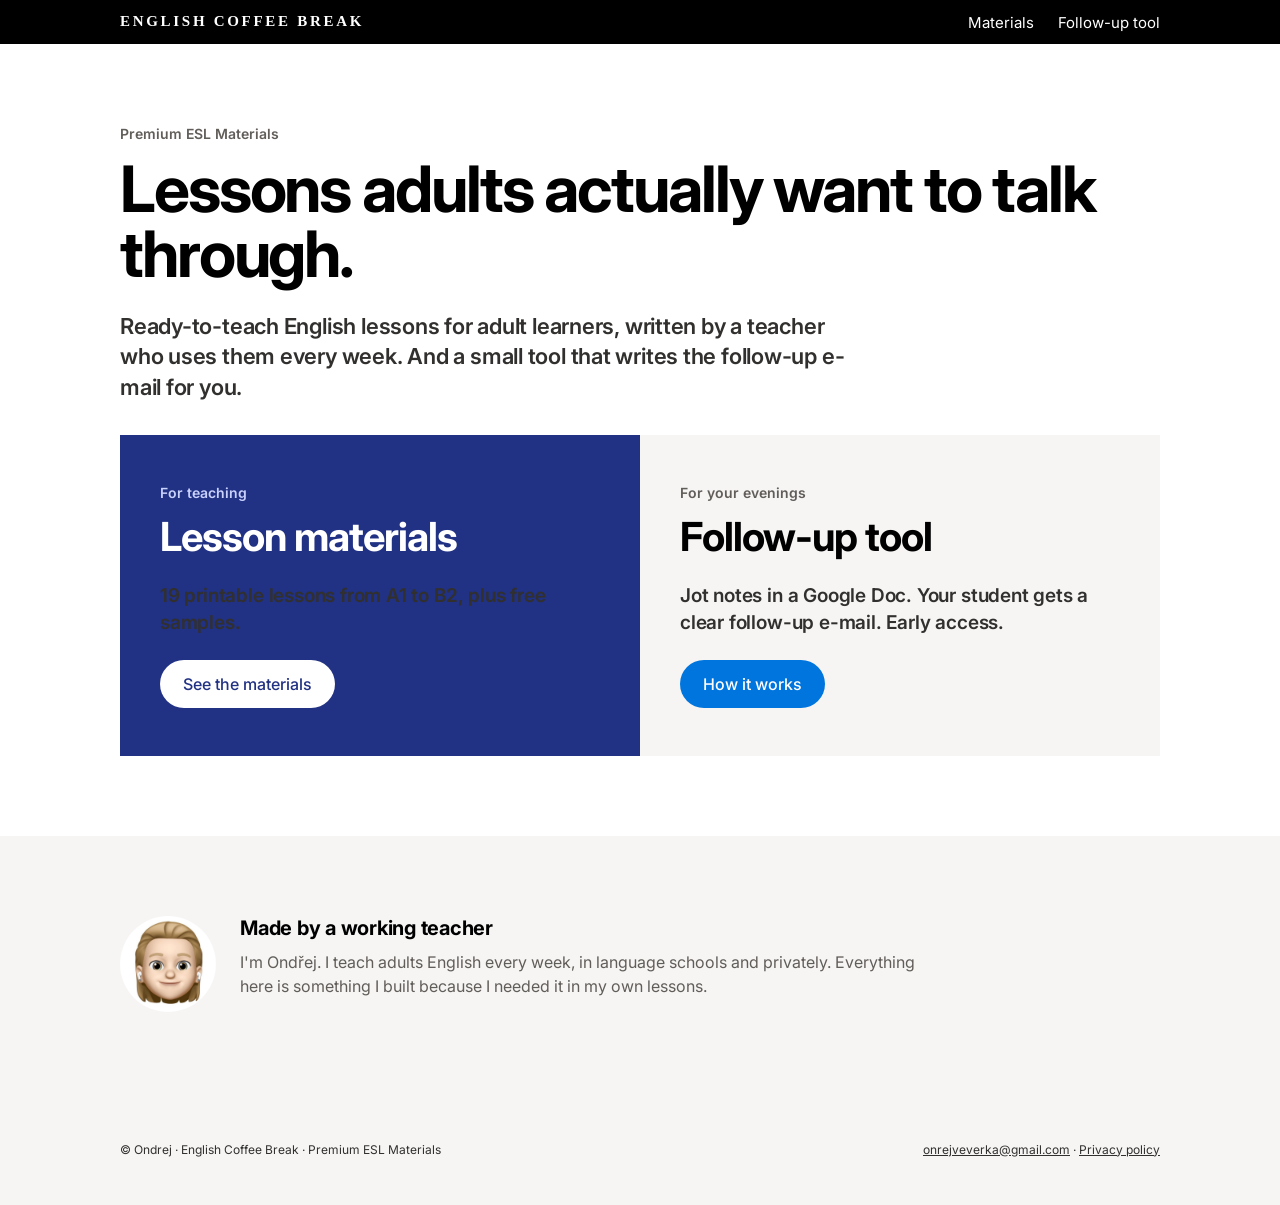
==== index.html @ 2fde7a22 "Add files via upload" ====
<!doctype html>
<html lang="en">
<head>
<meta charset="utf-8">
<meta name="viewport" content="width=device-width,initial-scale=1">
<title>English Coffee Break</title>
<meta name="description" content="Premium ESL materials for adult learners, and a follow-up tool for teachers.">
<link rel="preconnect" href="https://fonts.googleapis.com">
<link rel="preconnect" href="https://fonts.gstatic.com" crossorigin>
<link href="https://fonts.googleapis.com/css2?family=Inter:wght@400;600;700&display=swap" rel="stylesheet">
<link rel="stylesheet" href="assets/style.css">
</head>
<body>
<header class="nav"><div class="in">
  <a class="wordmark" href="index.html">English Coffee Break</a>
  <nav><ul><li><a href="materials.html">Materials</a></li><li><a href="followup.html">Follow-up tool</a></li></ul></nav>
</div></header>

<main>
<section>
  <div class="wrap">
    <p class="eyebrow">Premium ESL Materials</p>
    <h1>Lessons adults actually want to talk through.</h1>
    <p class="lead">Ready-to-teach English lessons for adult learners, written by a teacher who uses them every week. And a small tool that writes the follow-up e-mail for you.</p>
  </div>
  <div class="wrap" style="margin-top:var(--sp-xxl)">
    <div class="paths">
      <div class="path a">
        <div>
          <p class="eyebrow">For teaching</p>
          <h2>Lesson materials</h2>
          <p class="lead" style="font-size:19px">19 printable lessons from A1 to B2, plus free samples.</p>
        </div>
        <div class="actions"><a class="btn btn-primary" href="materials.html">See the materials</a></div>
      </div>
      <div class="path b">
        <div>
          <p class="eyebrow">For your evenings</p>
          <h2>Follow-up tool</h2>
          <p class="lead" style="font-size:19px">Jot notes in a Google Doc. Your student gets a clear follow-up e-mail. Early access.</p>
        </div>
        <div class="actions"><a class="btn btn-primary" href="followup.html">How it works</a></div>
      </div>
    </div>
  </div>
</section>

<section class="band-parchment">
  <div class="wrap">
    <div class="about">
      <img src="assets/ondra.png" alt="Ondřej" width="96" height="96">
      <div class="narrow">
        <h3>Made by a working teacher</h3>
        <p class="muted" style="margin-top:var(--sp-xs)">I'm Ondřej. I teach adults English every week, in language schools and privately. Everything here is something I built because I needed it in my own lessons.</p>
      </div>
    </div>
  </div>
</section>
</main>
<footer><div class="wrap">
  <span>© Ondrej · English Coffee Break · Premium ESL Materials</span>
  <span><a href="mailto:onrejveverka@gmail.com">onrejveverka@gmail.com</a> · <a href="privacy.html">Privacy policy</a></span>
</div></footer>
</body>
</html>
---- assets/style.css ----
/* English Coffee Break, screen system.
   Tokens come from Ondra Brand / Digital (screen only) / Design file APPLE + NOTION.yaml.
   One action blue, Inter, parchment and white, hairlines, no shadows, no gradients. */

:root{
  --primary:#0075de;
  --primary-focus:#005bab;
  --primary-on-dark:#62aef0;
  --ink:#000000;
  --body-muted:#615d59;
  --ink-80:#31302e;
  --hairline:#e6e6e6;
  --canvas:#ffffff;
  --parchment:#f6f5f4;
  --tile-1:#213183;
  --tile-3:#1d1d1f;
  --black:#000000;
  --sky:#62aef0;
  --purple:#d6b6f6;
  --orange:#dd5b00;
  --teal:#2a9d99;
  --green:#1aae39;
  --r-sm:5px;
  --r-lg:12px;
  --sp-xxs:4px;--sp-xs:8px;--sp-sm:12px;--sp-md:16px;--sp-lg:24px;--sp-xxl:32px;--section:80px;
}

*{box-sizing:border-box}
html{-webkit-text-size-adjust:100%}
body{
  margin:0;background:var(--canvas);color:var(--ink);
  font:400 16px/1.5 Inter,system-ui,-apple-system,"Segoe UI",sans-serif;
  -webkit-font-smoothing:antialiased;
}
img{max-width:100%;display:block}
a{color:var(--primary);text-decoration:none}
a:hover{text-decoration:underline}
:focus-visible{outline:2px solid var(--primary);outline-offset:2px}

/* global nav */
.nav{background:var(--black);color:#fff}
.nav .in{max-width:1080px;margin:0 auto;padding:0 20px;height:44px;display:flex;align-items:center;justify-content:space-between;gap:var(--sp-lg)}
.nav a{color:#fff;font-size:15px;line-height:1.33}
.nav a:hover{text-decoration:none;opacity:.8}
.wordmark{font-family:Georgia,"Times New Roman",serif;font-weight:700;letter-spacing:.18em;font-size:12px;text-transform:uppercase;white-space:nowrap}
.nav ul{list-style:none;margin:0;padding:0;display:flex;gap:var(--sp-lg)}
@media (max-width:520px){.wordmark{letter-spacing:.1em;font-size:11px}.nav ul{gap:var(--sp-md)}.nav a{font-size:14px}}

/* layout */
.wrap{max-width:1080px;margin:0 auto;padding:0 20px}
.narrow{max-width:700px}
section{padding:var(--section) 0}
@media (max-width:640px){section{padding:56px 0}}
.band-parchment{background:var(--parchment)}
.band-dark{background:var(--tile-1);color:#fff}
.band-dark a{color:var(--primary-on-dark)}
.band-ink{background:var(--tile-3);color:#fff}

/* type */
.eyebrow{font-size:14px;font-weight:600;line-height:1.43;color:var(--body-muted);margin:0 0 var(--sp-sm)}
.band-dark .eyebrow{color:#c9d1ff}
h1,h2,h3{margin:0;font-weight:700;color:inherit}
h1{font-size:clamp(38px,6.4vw,64px);line-height:1.02;letter-spacing:-.033em}
h2{font-size:clamp(30px,4.4vw,40px);line-height:1.1;letter-spacing:-.025em}
h3{font-size:20px;line-height:1.27;letter-spacing:-.0125em}
.lead{font-size:clamp(19px,2.4vw,22px);line-height:1.4;font-weight:600;letter-spacing:-.01em;color:var(--ink-80);margin:var(--sp-lg) 0 0;max-width:34em}
.band-dark .lead{color:#e8ebff}
p{margin:0 0 var(--sp-md)}
.muted{color:var(--body-muted)}
.small{font-size:14px;line-height:1.43}

/* buttons */
.btn{display:inline-block;padding:11px 22px;border-radius:9999px;font:500 16px/1.5 Inter,system-ui,sans-serif;text-decoration:none;border:1px solid transparent;cursor:pointer}
.btn:hover{text-decoration:none}
.btn-primary{background:var(--primary);color:#fff}
.btn-primary:hover{background:var(--primary-focus)}
.btn-secondary{background:var(--canvas);color:var(--primary);border-color:var(--hairline)}
.btn-secondary:hover{border-color:var(--primary)}
.band-dark .btn-secondary{background:transparent;color:#fff;border-color:rgba(255,255,255,.4)}
.actions{display:flex;flex-wrap:wrap;gap:var(--sp-sm);margin-top:var(--sp-xxl)}

/* two paths on the home page */
.paths{display:grid;grid-template-columns:1fr 1fr;gap:0;margin-top:var(--sp-xxl)}
.path{padding:48px 40px;min-height:320px;display:flex;flex-direction:column;justify-content:space-between}
.path p{max-width:26em}
.path.a{background:var(--tile-1);color:#fff}
.path.a .eyebrow{color:#c9d1ff}
.path.b{background:var(--parchment)}
.path .actions{margin-top:var(--sp-lg)}
.path.a .btn-primary{background:#fff;color:var(--tile-1)}
@media (max-width:760px){.paths{grid-template-columns:1fr}.path{padding:36px 24px;min-height:0}}

/* steps */
.steps{list-style:none;margin:var(--sp-xxl) 0 0;padding:0;display:grid;gap:0;counter-reset:s}
.steps li{counter-increment:s;display:grid;grid-template-columns:48px 1fr;gap:var(--sp-md);padding:var(--sp-lg) 0;border-top:1px solid var(--hairline)}
.steps li:last-child{border-bottom:1px solid var(--hairline)}
.steps li::before{content:counter(s);font-weight:700;font-size:26px;line-height:1.23;letter-spacing:-.025em;color:var(--ink)}
.steps strong{font-weight:600}

/* catalog */
.filters{display:flex;flex-wrap:wrap;gap:var(--sp-xs);margin:var(--sp-xxl) 0 var(--sp-lg)}
.chip{font:400 14px/1.43 Inter,system-ui,sans-serif;border:1px solid var(--hairline);background:var(--canvas);color:var(--ink);border-radius:9999px;padding:8px 14px;cursor:pointer}
.chip[aria-pressed="true"]{border-color:var(--ink);font-weight:600}
.grid{display:grid;grid-template-columns:repeat(auto-fill,minmax(250px,1fr));gap:var(--sp-lg)}
.card{background:var(--canvas);border:1px solid var(--hairline);border-radius:var(--r-lg);overflow:hidden;display:flex;flex-direction:column}
.card .thumb{aspect-ratio:4/3;background:var(--parchment);overflow:hidden}
.card .thumb img{width:100%;height:100%;object-fit:cover}
.card .body{padding:var(--sp-md) var(--sp-md) var(--sp-lg);display:flex;flex-direction:column;gap:var(--sp-xs);flex:1}
.card h3{font-size:17px;line-height:1.3;letter-spacing:-.01em}
.card p{font-size:14px;line-height:1.43;color:var(--body-muted);margin:0}
.card .go{margin-top:auto;padding-top:var(--sp-sm);font-weight:600;font-size:15px}
.tags{display:flex;gap:var(--sp-xs);flex-wrap:wrap;margin-bottom:2px}
.tag{font-size:12px;line-height:1.33;color:var(--ink-80);background:var(--parchment);border-radius:9999px;padding:3px 10px;display:inline-flex;align-items:center;gap:6px}
.tag i{width:8px;height:8px;border-radius:50%;display:inline-block}
.lv-a1 i{background:var(--green)}.lv-a2 i{background:var(--teal)}.lv-b1 i{background:var(--sky)}.lv-b2 i{background:var(--purple)}.lv-all i{background:var(--orange)}

/* free samples */
.free{display:grid;grid-template-columns:1fr;gap:var(--sp-lg);margin-top:var(--sp-xxl)}
.freecard{border:1px solid var(--hairline);border-radius:var(--r-lg);background:var(--canvas);padding:var(--sp-lg) var(--sp-lg) 28px}
.freecard h3{margin:0 0 var(--sp-xs)}

/* about */
.about{display:grid;grid-template-columns:96px 1fr;gap:var(--sp-lg);align-items:start}
.about img{width:96px;height:96px;border-radius:50%;background:var(--parchment)}
@media (max-width:520px){.about{grid-template-columns:1fr}}

/* footer */
footer{background:var(--parchment);color:var(--ink-80);font-size:12px;line-height:1.33;padding:48px 0}
footer .wrap{display:flex;flex-wrap:wrap;gap:var(--sp-md) var(--sp-xxl);justify-content:space-between}
footer a{color:var(--ink-80);text-decoration:underline}
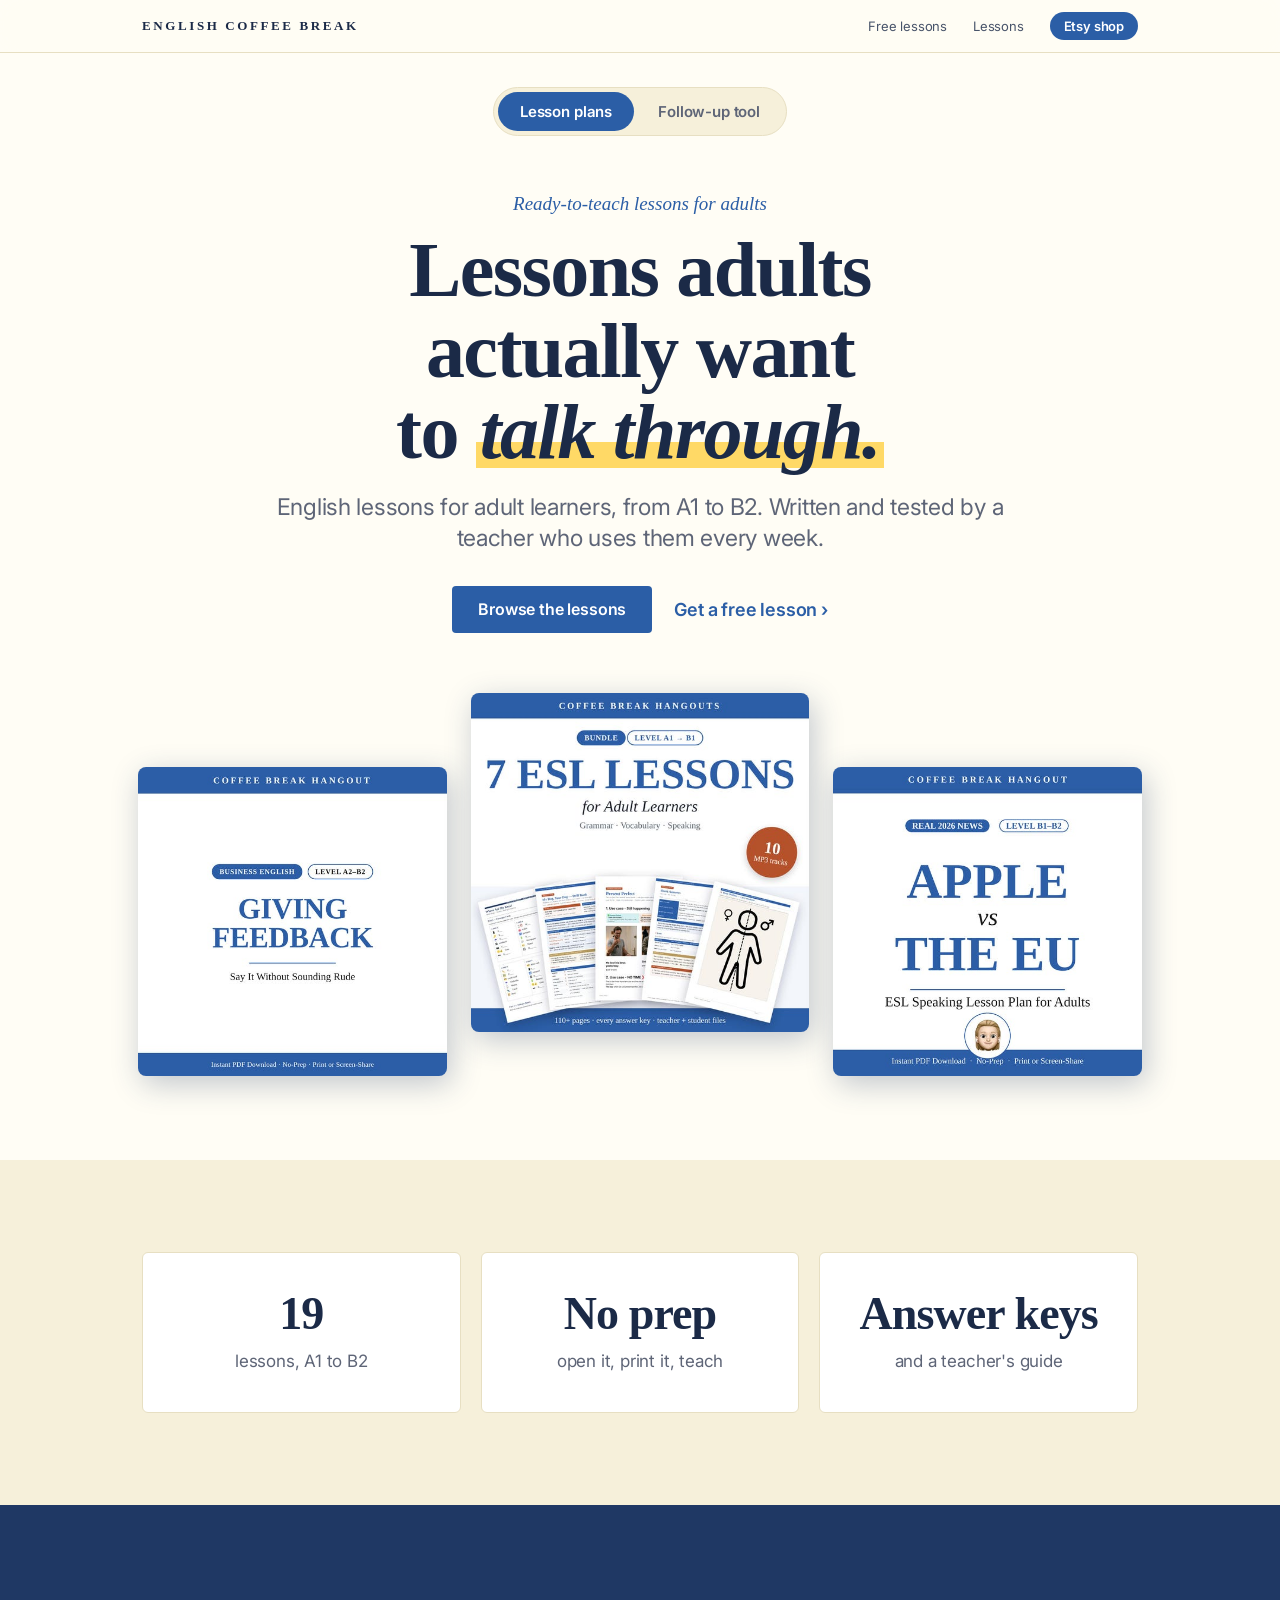
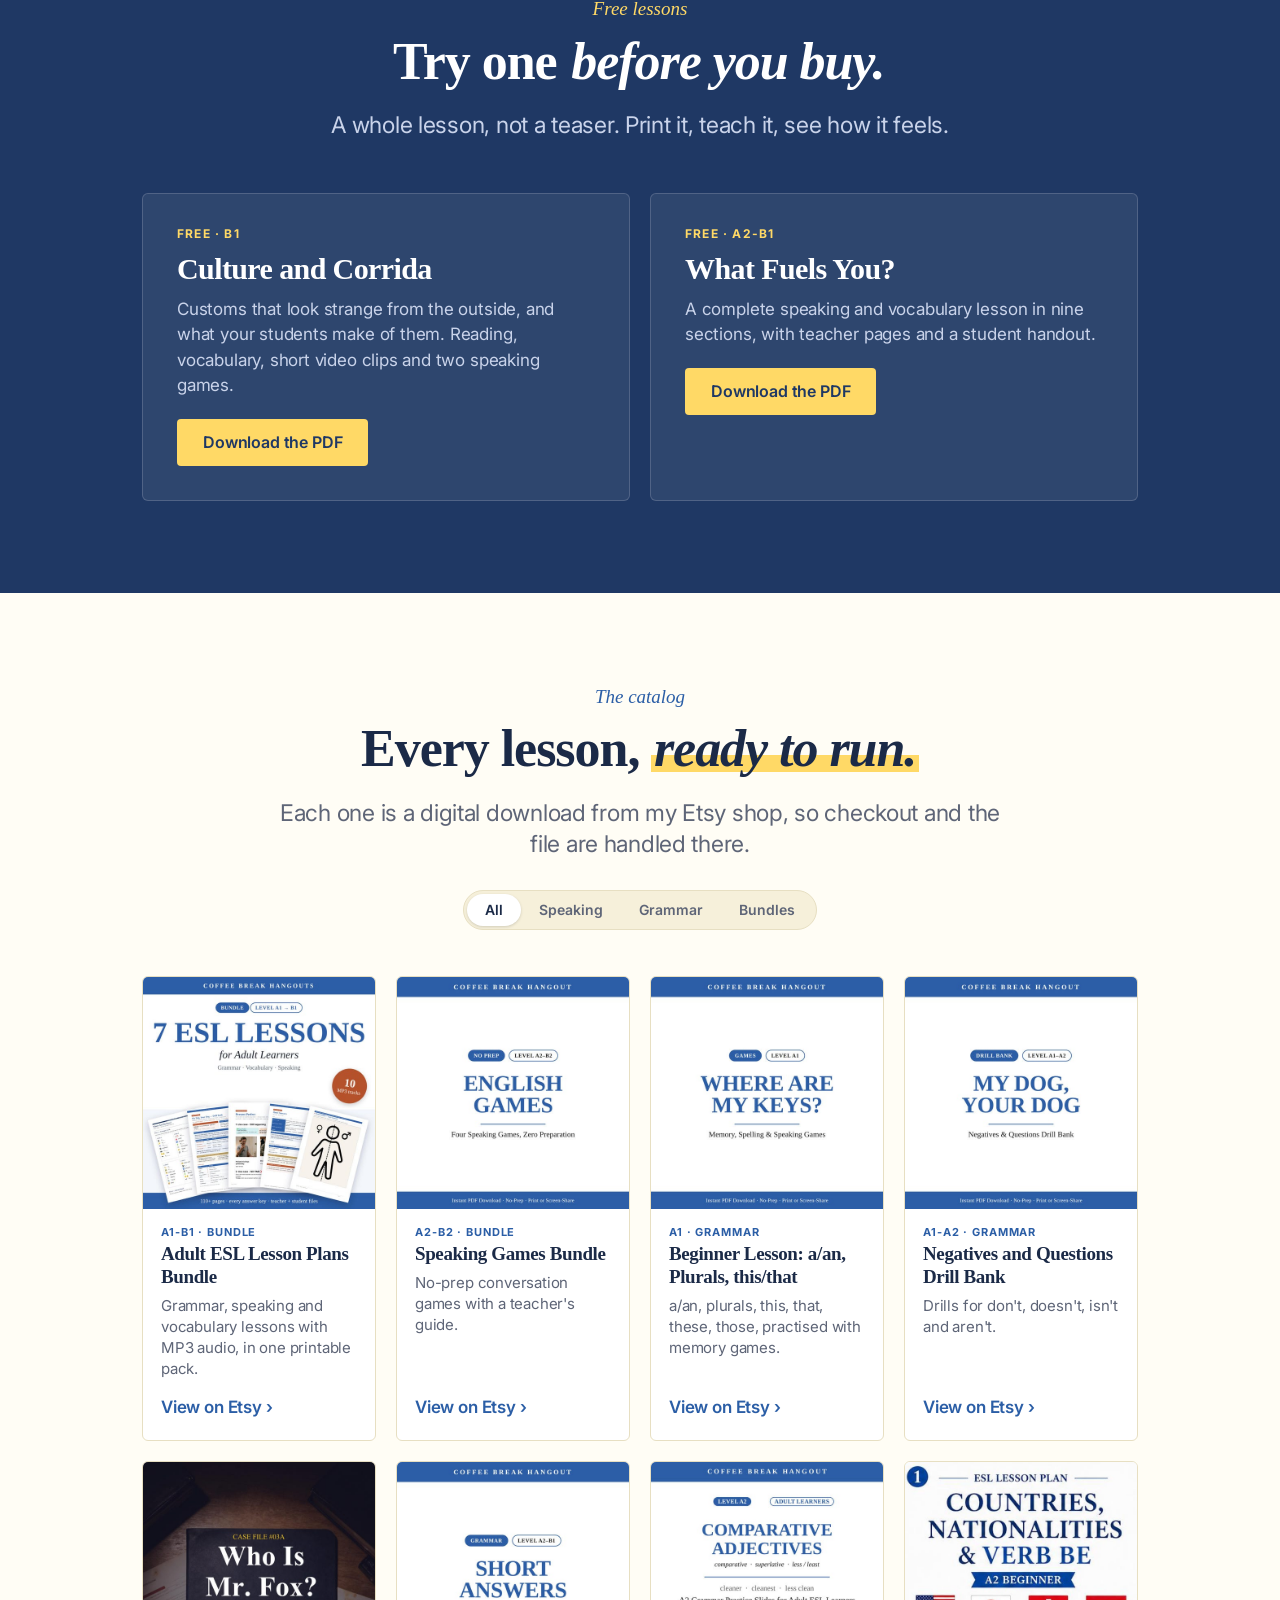
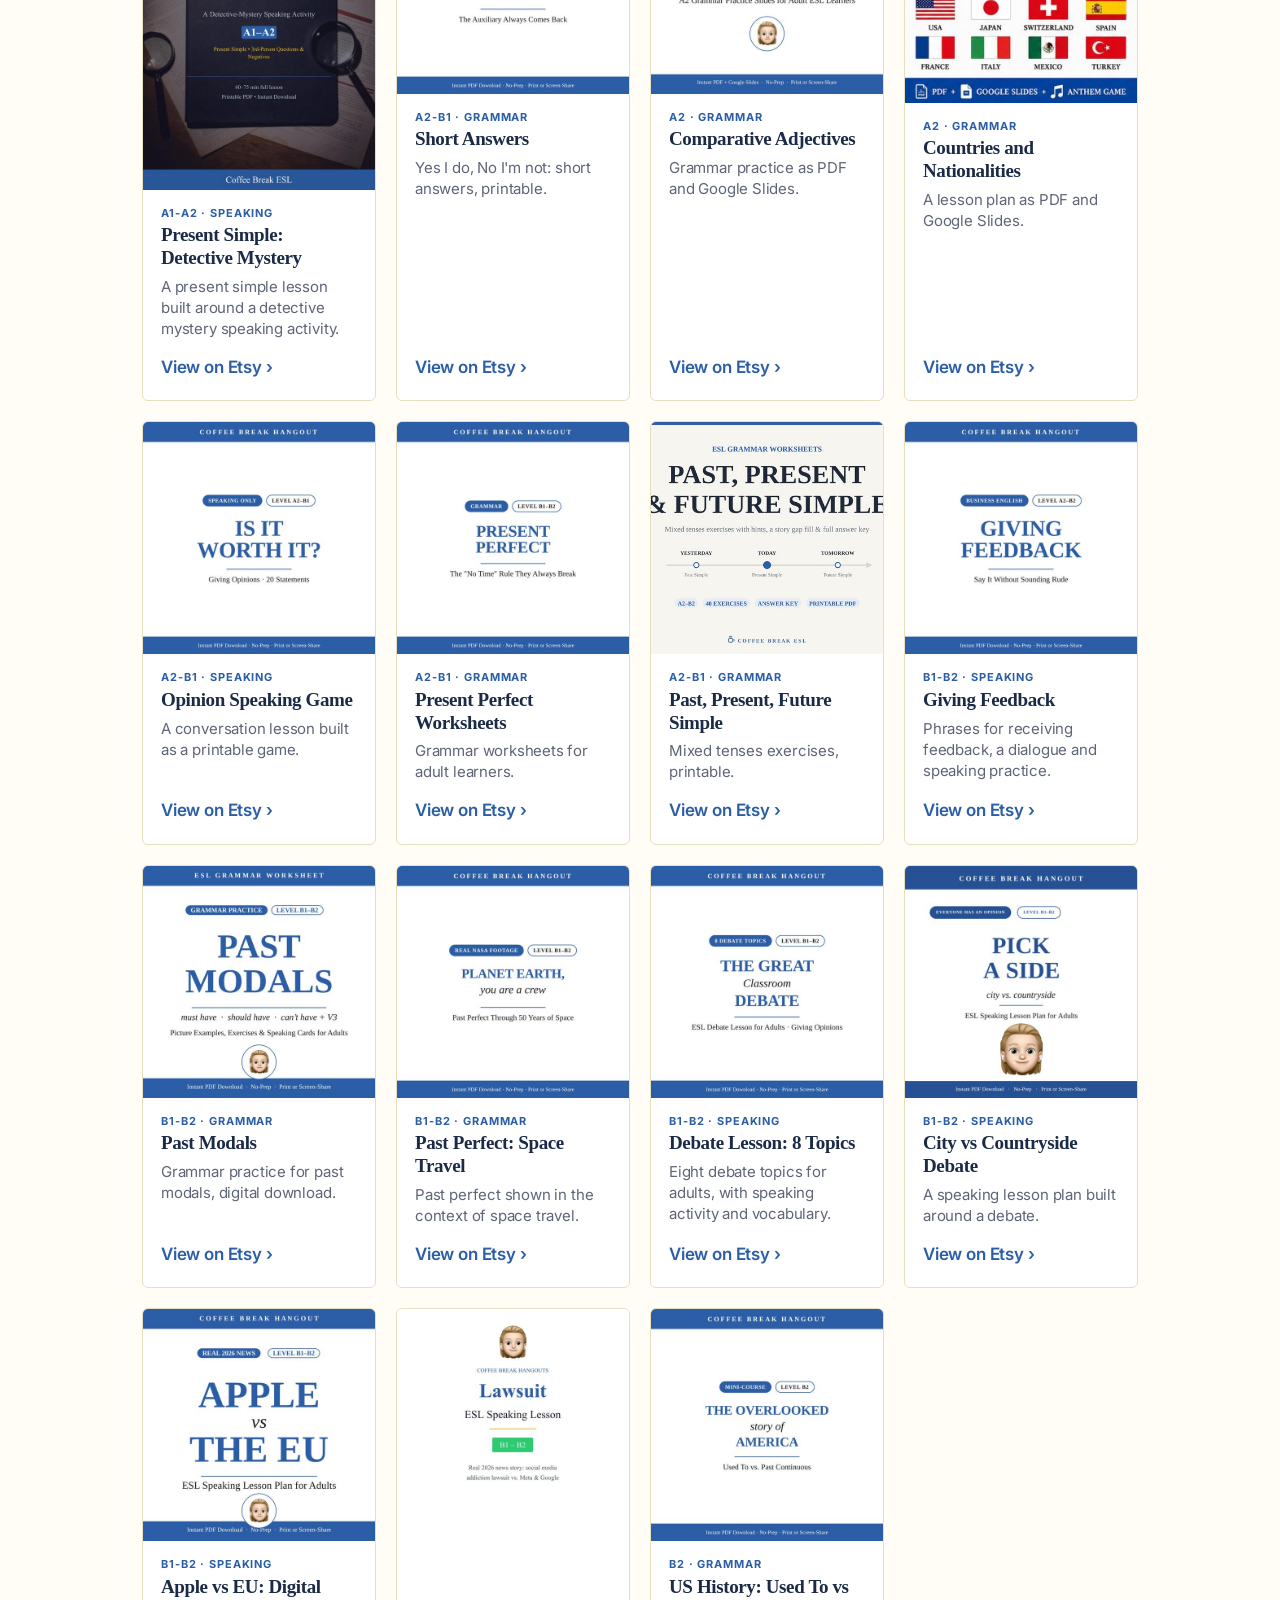
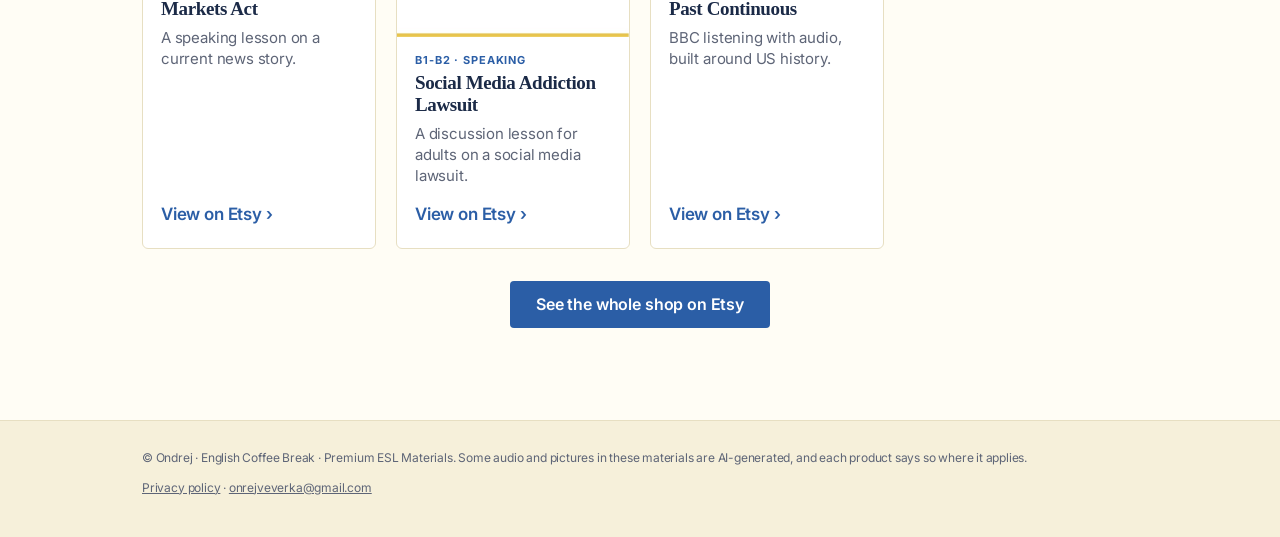
==== commit 8b01612a: "Add files via upload" ====
--- a/index.html
+++ b/index.html
@@ -1,65 +1,109 @@
 <!doctype html>
-<html lang="en">
-<head>
-<meta charset="utf-8">
+<html lang="en"><head><meta charset="utf-8">
 <meta name="viewport" content="width=device-width,initial-scale=1">
-<title>English Coffee Break</title>
-<meta name="description" content="Premium ESL materials for adult learners, and a follow-up tool for teachers.">
-<link rel="preconnect" href="https://fonts.googleapis.com">
-<link rel="preconnect" href="https://fonts.gstatic.com" crossorigin>
-<link href="https://fonts.googleapis.com/css2?family=Inter:wght@400;600;700&display=swap" rel="stylesheet">
-<link rel="stylesheet" href="assets/style.css">
-</head>
-<body>
-<header class="nav"><div class="in">
-  <a class="wordmark" href="index.html">English Coffee Break</a>
-  <nav><ul><li><a href="materials.html">Materials</a></li><li><a href="followup.html">Follow-up tool</a></li></ul></nav>
-</div></header>
+<title>English Coffee Break · Premium ESL Materials</title><meta name="description" content="Ready-to-teach English lessons for adult learners, A1 to B2, with free lessons.">
+<meta name="theme-color" content="#FFFDF5">
+<link rel="icon" type="image/svg+xml" href="assets/favicon.svg">
+<meta property="og:type" content="website"><meta property="og:site_name" content="English Coffee Break">
+<meta property="og:title" content="English Coffee Break · Premium ESL Materials"><meta property="og:description" content="Ready-to-teach English lessons for adult learners, A1 to B2, with free lessons.">
+<meta property="og:url" content="https://ondrejveverka-wq.github.io/english-coffee-break/index.html"><meta property="og:image" content="https://ondrejveverka-wq.github.io/english-coffee-break/assets/og-lessons.png">
+<meta name="twitter:card" content="summary_large_image">
+<link rel="preconnect" href="https://fonts.googleapis.com"><link rel="preconnect" href="https://fonts.gstatic.com" crossorigin>
+<link href="https://fonts.googleapis.com/css2?family=Inter:wght@400;500;600;700&family=Space+Grotesk:wght@500;700&family=JetBrains+Mono:wght@500;700&display=swap" rel="stylesheet">
+<link rel="stylesheet" href="assets/style.css"></head>
+<body class="t-lessons">
+<header class="nav"><div class="in"><a class="brand" href="index.html">English Coffee Break</a>
+<nav><ul>
+<li class="opt"><a href="index.html#free">Free lessons</a></li>
+<li class="opt"><a href="index.html#lessons">Lessons</a></li>
+<li><a class="pill" href="https://www.etsy.com/shop/ESLCoffeeBreak" rel="noopener">Etsy shop</a></li>
+</ul></nav></div></header>
+<div class="switch-wrap"><nav class="switch" aria-label="Choose a section">
+<a href="index.html" aria-current="page">Lesson plans</a><a href="followup.html">Follow-up tool</a></nav></div>
+<main>
+<section class="hero">
+  <div class="wrap">
+    <p class="eyebrow">Ready-to-teach lessons for adults</p>
+    <h1 class="h-hero">Lessons adults<br>actually want<br>to <em>talk through.</em></h1>
+    <p class="sub">English lessons for adult learners, from A1 to B2. Written and tested by a teacher who uses them every week.</p>
+    <div class="row"><a class="btn" href="#lessons">Browse the lessons</a><a class="more" href="#free">Get a free lesson</a></div>
+  </div>
+  <div class="stage" aria-hidden="true"><img class="" src="assets/covers/4533427192.jpg" alt="" loading="eager"><img class="mid" src="assets/covers/4579546977.jpg" alt="" loading="eager"><img class="" src="assets/covers/4537917788.jpg" alt="" loading="eager"></div>
+</section>
 
-<main>
-<section>
+<section class="band">
+  <div class="wrap"><div class="facts">
+    <div class="fact"><b>19</b><span>lessons, A1 to B2</span></div>
+    <div class="fact"><b>No prep</b><span>open it, print it, teach</span></div>
+    <div class="fact"><b>Answer keys</b><span>and a teacher's guide</span></div>
+  </div></div>
+</section>
+
+<section class="dark center" id="free">
   <div class="wrap">
-    <p class="eyebrow">Premium ESL Materials</p>
-    <h1>Lessons adults actually want to talk through.</h1>
-    <p class="lead">Ready-to-teach English lessons for adult learners, written by a teacher who uses them every week. And a small tool that writes the follow-up e-mail for you.</p>
-  </div>
-  <div class="wrap" style="margin-top:var(--sp-xxl)">
-    <div class="paths">
-      <div class="path a">
-        <div>
-          <p class="eyebrow">For teaching</p>
-          <h2>Lesson materials</h2>
-          <p class="lead" style="font-size:19px">19 printable lessons from A1 to B2, plus free samples.</p>
-        </div>
-        <div class="actions"><a class="btn btn-primary" href="materials.html">See the materials</a></div>
-      </div>
-      <div class="path b">
-        <div>
-          <p class="eyebrow">For your evenings</p>
-          <h2>Follow-up tool</h2>
-          <p class="lead" style="font-size:19px">Jot notes in a Google Doc. Your student gets a clear follow-up e-mail. Early access.</p>
-        </div>
-        <div class="actions"><a class="btn btn-primary" href="followup.html">How it works</a></div>
-      </div>
-    </div>
+    <p class="eyebrow">Free lessons</p>
+    <h2 class="h-sec">Try one <em style="background:none">before you buy.</em></h2>
+    <p class="sub">A whole lesson, not a teaser. Print it, teach it, see how it feels.</p>
+    <div class="free"><div class="freecard"><span class="lv">Free · B1</span><h3>Culture and Corrida</h3><p>Customs that look strange from the outside, and what your students make of them. Reading, vocabulary, short video clips and two speaking games.</p><a class="btn" href="free/Culture-and-Corrida-FREE-Coffee-Break.pdf" download>Download the PDF</a></div><div class="freecard"><span class="lv">Free · A2-B1</span><h3>What Fuels You?</h3><p>A complete speaking and vocabulary lesson in nine sections, with teacher pages and a student handout.</p><a class="btn" href="free/What-Fuels-You-FREE-Coffee-Break.pdf" download>Download the PDF</a></div></div>
   </div>
 </section>
 
-<section class="band-parchment">
+<section class="center" id="lessons">
   <div class="wrap">
-    <div class="about">
-      <img src="assets/ondra.png" alt="Ondřej" width="96" height="96">
-      <div class="narrow">
-        <h3>Made by a working teacher</h3>
-        <p class="muted" style="margin-top:var(--sp-xs)">I'm Ondřej. I teach adults English every week, in language schools and privately. Everything here is something I built because I needed it in my own lessons.</p>
-      </div>
+    <p class="eyebrow">The catalog</p>
+    <h2 class="h-sec">Every lesson, <em>ready to run.</em></h2>
+    <p class="sub">Each one is a digital download from my Etsy shop, so checkout and the file are handled there.</p>
+    <div class="seg" role="group" aria-label="Filter lessons">
+      <button aria-pressed="true" data-f="all">All</button><button aria-pressed="false" data-f="Speaking">Speaking</button><button aria-pressed="false" data-f="Grammar">Grammar</button><button aria-pressed="false" data-f="Bundle">Bundles</button>
     </div>
+    <div class="grid"><a class="card" data-kind="Bundle" href="https://www.etsy.com/listing/4579546977/adult-esl-lesson-plans-bundle-a1-b1" rel="noopener">
+<div class="im"><img src="assets/covers/4579546977.jpg" alt="Adult ESL Lesson Plans Bundle" loading="lazy"></div>
+<div class="b"><span class="m">A1-B1 · Bundle</span><h3>Adult ESL Lesson Plans Bundle</h3><p>Grammar, speaking and vocabulary lessons with MP3 audio, in one printable pack.</p><span class="go">View on Etsy</span></div></a><a class="card" data-kind="Bundle" href="https://www.etsy.com/listing/4533400014/esl-speaking-games-bundle-no-prep" rel="noopener">
+<div class="im"><img src="assets/covers/4533400014.jpg" alt="Speaking Games Bundle" loading="lazy"></div>
+<div class="b"><span class="m">A2-B2 · Bundle</span><h3>Speaking Games Bundle</h3><p>No-prep conversation games with a teacher&#x27;s guide.</p><span class="go">View on Etsy</span></div></a><a class="card" data-kind="Grammar" href="https://www.etsy.com/listing/4579577364/esl-beginner-lesson-a1-aan-plurals-this" rel="noopener">
+<div class="im"><img src="assets/covers/4579577364.jpg" alt="Beginner Lesson: a/an, Plurals, this/that" loading="lazy"></div>
+<div class="b"><span class="m">A1 · Grammar</span><h3>Beginner Lesson: a/an, Plurals, this/that</h3><p>a/an, plurals, this, that, these, those, practised with memory games.</p><span class="go">View on Etsy</span></div></a><a class="card" data-kind="Grammar" href="https://www.etsy.com/listing/4577193911/esl-negatives-and-questions-drill-bank" rel="noopener">
+<div class="im"><img src="assets/covers/4577193911.jpg" alt="Negatives and Questions Drill Bank" loading="lazy"></div>
+<div class="b"><span class="m">A1-A2 · Grammar</span><h3>Negatives and Questions Drill Bank</h3><p>Drills for don&#x27;t, doesn&#x27;t, isn&#x27;t and aren&#x27;t.</p><span class="go">View on Etsy</span></div></a><a class="card" data-kind="Speaking" href="https://www.etsy.com/listing/4536056855/esl-present-simple-lesson-plan-a1-a2" rel="noopener">
+<div class="im"><img src="assets/covers/4536056855.jpg" alt="Present Simple: Detective Mystery" loading="lazy"></div>
+<div class="b"><span class="m">A1-A2 · Speaking</span><h3>Present Simple: Detective Mystery</h3><p>A present simple lesson built around a detective mystery speaking activity.</p><span class="go">View on Etsy</span></div></a><a class="card" data-kind="Grammar" href="https://www.etsy.com/listing/4579586128/esl-short-answers-lesson-a2-b1-yes-i-do" rel="noopener">
+<div class="im"><img src="assets/covers/4579586128.jpg" alt="Short Answers" loading="lazy"></div>
+<div class="b"><span class="m">A2-B1 · Grammar</span><h3>Short Answers</h3><p>Yes I do, No I&#x27;m not: short answers, printable.</p><span class="go">View on Etsy</span></div></a><a class="card" data-kind="Grammar" href="https://www.etsy.com/listing/4536226862/comparative-adjectives-esl-grammar" rel="noopener">
+<div class="im"><img src="assets/covers/4536226862.jpg" alt="Comparative Adjectives" loading="lazy"></div>
+<div class="b"><span class="m">A2 · Grammar</span><h3>Comparative Adjectives</h3><p>Grammar practice as PDF and Google Slides.</p><span class="go">View on Etsy</span></div></a><a class="card" data-kind="Grammar" href="https://www.etsy.com/listing/4536065362/esl-lesson-plan-countries-nationalities" rel="noopener">
+<div class="im"><img src="assets/covers/4536065362.jpg" alt="Countries and Nationalities" loading="lazy"></div>
+<div class="b"><span class="m">A2 · Grammar</span><h3>Countries and Nationalities</h3><p>A lesson plan as PDF and Google Slides.</p><span class="go">View on Etsy</span></div></a><a class="card" data-kind="Speaking" href="https://www.etsy.com/listing/4533856404/esl-opinion-speaking-game-a2-b1" rel="noopener">
+<div class="im"><img src="assets/covers/4533856404.jpg" alt="Opinion Speaking Game" loading="lazy"></div>
+<div class="b"><span class="m">A2-B1 · Speaking</span><h3>Opinion Speaking Game</h3><p>A conversation lesson built as a printable game.</p><span class="go">View on Etsy</span></div></a><a class="card" data-kind="Grammar" href="https://www.etsy.com/listing/4533814588/present-perfect-present-perfect-tense" rel="noopener">
+<div class="im"><img src="assets/covers/4533814588.jpg" alt="Present Perfect Worksheets" loading="lazy"></div>
+<div class="b"><span class="m">A2-B1 · Grammar</span><h3>Present Perfect Worksheets</h3><p>Grammar worksheets for adult learners.</p><span class="go">View on Etsy</span></div></a><a class="card" data-kind="Grammar" href="https://www.etsy.com/listing/4536067276/esl-past-present-future-simple-grammar" rel="noopener">
+<div class="im"><img src="assets/covers/4536067276.jpg" alt="Past, Present, Future Simple" loading="lazy"></div>
+<div class="b"><span class="m">A2-B1 · Grammar</span><h3>Past, Present, Future Simple</h3><p>Mixed tenses exercises, printable.</p><span class="go">View on Etsy</span></div></a><a class="card" data-kind="Speaking" href="https://www.etsy.com/listing/4533427192/esl-giving-feedback-conversation-lesson" rel="noopener">
+<div class="im"><img src="assets/covers/4533427192.jpg" alt="Giving Feedback" loading="lazy"></div>
+<div class="b"><span class="m">B1-B2 · Speaking</span><h3>Giving Feedback</h3><p>Phrases for receiving feedback, a dialogue and speaking practice.</p><span class="go">View on Etsy</span></div></a><a class="card" data-kind="Grammar" href="https://www.etsy.com/listing/4536062312/past-modals-esl-worksheet-b1-b2-grammar" rel="noopener">
+<div class="im"><img src="assets/covers/4536062312.jpg" alt="Past Modals" loading="lazy"></div>
+<div class="b"><span class="m">B1-B2 · Grammar</span><h3>Past Modals</h3><p>Grammar practice for past modals, digital download.</p><span class="go">View on Etsy</span></div></a><a class="card" data-kind="Grammar" href="https://www.etsy.com/listing/4579617834/esl-past-perfect-lesson-b1-b2-nasa" rel="noopener">
+<div class="im"><img src="assets/covers/4579617834.jpg" alt="Past Perfect: Space Travel" loading="lazy"></div>
+<div class="b"><span class="m">B1-B2 · Grammar</span><h3>Past Perfect: Space Travel</h3><p>Past perfect shown in the context of space travel.</p><span class="go">View on Etsy</span></div></a><a class="card" data-kind="Speaking" href="https://www.etsy.com/listing/4579603270/esl-debate-lesson-b1-b2-8-debate-topics" rel="noopener">
+<div class="im"><img src="assets/covers/4579603270.jpg" alt="Debate Lesson: 8 Topics" loading="lazy"></div>
+<div class="b"><span class="m">B1-B2 · Speaking</span><h3>Debate Lesson: 8 Topics</h3><p>Eight debate topics for adults, with speaking activity and vocabulary.</p><span class="go">View on Etsy</span></div></a><a class="card" data-kind="Speaking" href="https://www.etsy.com/listing/4536252434/esl-speaking-lesson-plan-city-vs" rel="noopener">
+<div class="im"><img src="assets/covers/4536252434.jpg" alt="City vs Countryside Debate" loading="lazy"></div>
+<div class="b"><span class="m">B1-B2 · Speaking</span><h3>City vs Countryside Debate</h3><p>A speaking lesson plan built around a debate.</p><span class="go">View on Etsy</span></div></a><a class="card" data-kind="Speaking" href="https://www.etsy.com/listing/4537917788/esl-lesson-apple-vs-eu-digital-markets" rel="noopener">
+<div class="im"><img src="assets/covers/4537917788.jpg" alt="Apple vs EU: Digital Markets Act" loading="lazy"></div>
+<div class="b"><span class="m">B1-B2 · Speaking</span><h3>Apple vs EU: Digital Markets Act</h3><p>A speaking lesson on a current news story.</p><span class="go">View on Etsy</span></div></a><a class="card" data-kind="Speaking" href="https://www.etsy.com/listing/4533397020/esl-speaking-lesson-plan-for-adults" rel="noopener">
+<div class="im"><img src="assets/covers/4533397020.jpg" alt="Social Media Addiction Lawsuit" loading="lazy"></div>
+<div class="b"><span class="m">B1-B2 · Speaking</span><h3>Social Media Addiction Lawsuit</h3><p>A discussion lesson for adults on a social media lawsuit.</p><span class="go">View on Etsy</span></div></a><a class="card" data-kind="Grammar" href="https://www.etsy.com/listing/4577202811/esl-us-history-lesson-b2-used-to-vs-past" rel="noopener">
+<div class="im"><img src="assets/covers/4577202811.jpg" alt="US History: Used To vs Past Continuous" loading="lazy"></div>
+<div class="b"><span class="m">B2 · Grammar</span><h3>US History: Used To vs Past Continuous</h3><p>BBC listening with audio, built around US history.</p><span class="go">View on Etsy</span></div></a></div>
+    <div class="row"><a class="btn" href="https://www.etsy.com/shop/ESLCoffeeBreak" rel="noopener">See the whole shop on Etsy</a></div>
   </div>
 </section>
 </main>
-<footer><div class="wrap">
-  <span>© Ondrej · English Coffee Break · Premium ESL Materials</span>
-  <span><a href="mailto:onrejveverka@gmail.com">onrejveverka@gmail.com</a> · <a href="privacy.html">Privacy policy</a></span>
-</div></footer>
-</body>
-</html>
+<footer><div class="in"><span>© Ondrej · English Coffee Break · Premium ESL Materials. Some audio and pictures in these materials are AI-generated, and each product says so where it applies.</span>
+<span><a href="privacy.html">Privacy policy</a> · <a href="mailto:onrejveverka@gmail.com">onrejveverka@gmail.com</a></span></div></footer>
+<script>
+(function(){var b=document.querySelectorAll('.seg button'),c=document.querySelectorAll('.card');
+b.forEach(function(x){x.addEventListener('click',function(){b.forEach(function(y){y.setAttribute('aria-pressed',y===x)});
+var f=x.getAttribute('data-f');c.forEach(function(k){k.style.display=(f==='all'||k.getAttribute('data-kind')===f)?'':'none'})})})})();
+</script>
+</body></html>
--- a/assets/style.css
+++ b/assets/style.css
@@ -1,130 +1,154 @@
-/* English Coffee Break, screen system.
-   Tokens come from Ondra Brand / Digital (screen only) / Design file APPLE + NOTION.yaml.
-   One action blue, Inter, parchment and white, hairlines, no shadows, no gradients. */
+/* English Coffee Break. One layout system, two themes:
+   body.t-lessons = warm, bookish (Georgia, cream, navy, gold)
+   body.t-tool    = cool, software (Space Grotesk, graphite, mint)        */
 
-:root{
-  --primary:#0075de;
-  --primary-focus:#005bab;
-  --primary-on-dark:#62aef0;
-  --ink:#000000;
-  --body-muted:#615d59;
-  --ink-80:#31302e;
-  --hairline:#e6e6e6;
-  --canvas:#ffffff;
-  --parchment:#f6f5f4;
-  --tile-1:#213183;
-  --tile-3:#1d1d1f;
-  --black:#000000;
-  --sky:#62aef0;
-  --purple:#d6b6f6;
-  --orange:#dd5b00;
-  --teal:#2a9d99;
-  --green:#1aae39;
-  --r-sm:5px;
-  --r-lg:12px;
-  --sp-xxs:4px;--sp-xs:8px;--sp-sm:12px;--sp-md:16px;--sp-lg:24px;--sp-xxl:32px;--section:80px;
+*{box-sizing:border-box}
+html{-webkit-text-size-adjust:100%;scroll-behavior:smooth}
+img{display:block;max-width:100%}
+a{text-decoration:none}
+a:hover{text-decoration:underline}
+h1,h2,h3{margin:0;font-weight:700;color:inherit}
+p{margin:0}
+:focus-visible{outline:2px solid var(--accent);outline-offset:3px}
+
+/* ---------- themes ---------- */
+body.t-lessons{
+  --bg:#FFFDF5; --band:#F6F0DA; --card:#FFFFFF; --ink:#1B2A47; --muted:#5E6577; --line:#E7DFC2;
+  --accent:#2B5EA6; --accent-d:#1F4A85; --on-accent:#fff; --hl:#FFD966;
+  --dark:#1F3864; --on-dark:#fff; --dark-muted:#C9D3EA;
+  --hf:Georgia,"Times New Roman",serif; --bf:Inter,-apple-system,"Helvetica Neue",Arial,sans-serif; --mf:var(--bf);
+  --nav-bg:rgba(255,253,245,.85); --r:6px; --track:-.02em; --h-weight:700;
+}
+body.t-tool{
+  --bg:#0A0F1E; --band:#0F1630; --card:#141C38; --ink:#EEF2FF; --muted:#8F9BC0; --line:#222C52;
+  --accent:#3DE0A5; --accent-d:#2cc48d; --on-accent:#04140E; --hl:#8B7CFF;
+  --dark:#0F1630; --on-dark:#EEF2FF; --dark-muted:#8F9BC0;
+  --hf:"Space Grotesk",Inter,-apple-system,sans-serif; --bf:Inter,-apple-system,"Helvetica Neue",Arial,sans-serif; --mf:"JetBrains Mono",ui-monospace,Menlo,monospace;
+  --nav-bg:rgba(10,15,30,.8); --r:16px; --track:-.035em; --h-weight:700;
 }
 
-*{box-sizing:border-box}
-html{-webkit-text-size-adjust:100%}
-body{
-  margin:0;background:var(--canvas);color:var(--ink);
-  font:400 16px/1.5 Inter,system-ui,-apple-system,"Segoe UI",sans-serif;
-  -webkit-font-smoothing:antialiased;
-}
-img{max-width:100%;display:block}
-a{color:var(--primary);text-decoration:none}
-a:hover{text-decoration:underline}
-:focus-visible{outline:2px solid var(--primary);outline-offset:2px}
+body{margin:0;background:var(--bg);color:var(--ink);font:400 17px/1.5 var(--bf);letter-spacing:-.011em;-webkit-font-smoothing:antialiased}
+a{color:var(--accent)}
+h1,h2,h3{font-family:var(--hf);letter-spacing:var(--track)}
 
-/* global nav */
-.nav{background:var(--black);color:#fff}
-.nav .in{max-width:1080px;margin:0 auto;padding:0 20px;height:44px;display:flex;align-items:center;justify-content:space-between;gap:var(--sp-lg)}
-.nav a{color:#fff;font-size:15px;line-height:1.33}
-.nav a:hover{text-decoration:none;opacity:.8}
-.wordmark{font-family:Georgia,"Times New Roman",serif;font-weight:700;letter-spacing:.18em;font-size:12px;text-transform:uppercase;white-space:nowrap}
-.nav ul{list-style:none;margin:0;padding:0;display:flex;gap:var(--sp-lg)}
-@media (max-width:520px){.wordmark{letter-spacing:.1em;font-size:11px}.nav ul{gap:var(--sp-md)}.nav a{font-size:14px}}
+/* ---------- nav + switcher ---------- */
+.nav{position:sticky;top:0;z-index:20;background:var(--nav-bg);backdrop-filter:saturate(180%) blur(20px);-webkit-backdrop-filter:saturate(180%) blur(20px);border-bottom:1px solid var(--line)}
+.nav .in{max-width:1040px;margin:0 auto;padding:0 22px;height:52px;display:flex;align-items:center;justify-content:space-between;gap:16px}
+.brand{font-family:Georgia,"Times New Roman",serif;font-weight:700;font-size:13px;letter-spacing:.2em;text-transform:uppercase;color:var(--ink)}
+.brand:hover{text-decoration:none}
+.nav ul{list-style:none;margin:0;padding:0;display:flex;gap:26px;align-items:center}
+.nav li a{font-size:13px;color:var(--ink);opacity:.8}
+.nav li a:hover{opacity:1;text-decoration:none}
+.nav .pill{background:var(--accent);color:var(--on-accent);opacity:1;padding:6px 14px;border-radius:999px;font-weight:600}
+@media (max-width:640px){.nav li.opt{display:none}.brand{letter-spacing:.12em;font-size:12px}}
 
-/* layout */
-.wrap{max-width:1080px;margin:0 auto;padding:0 20px}
-.narrow{max-width:700px}
-section{padding:var(--section) 0}
-@media (max-width:640px){section{padding:56px 0}}
-.band-parchment{background:var(--parchment)}
-.band-dark{background:var(--tile-1);color:#fff}
-.band-dark a{color:var(--primary-on-dark)}
-.band-ink{background:var(--tile-3);color:#fff}
+.switch-wrap{display:flex;justify-content:center;padding:34px 22px 0}
+.switch{display:inline-flex;background:var(--band);border:1px solid var(--line);border-radius:999px;padding:4px;gap:2px}
+.switch a{font:600 15px/1 var(--bf);padding:12px 22px;border-radius:999px;color:var(--muted);letter-spacing:-.01em;white-space:nowrap}
+.switch a:hover{text-decoration:none;color:var(--ink)}
+.switch a[aria-current="page"]{background:var(--accent);color:var(--on-accent)}
 
-/* type */
-.eyebrow{font-size:14px;font-weight:600;line-height:1.43;color:var(--body-muted);margin:0 0 var(--sp-sm)}
-.band-dark .eyebrow{color:#c9d1ff}
-h1,h2,h3{margin:0;font-weight:700;color:inherit}
-h1{font-size:clamp(38px,6.4vw,64px);line-height:1.02;letter-spacing:-.033em}
-h2{font-size:clamp(30px,4.4vw,40px);line-height:1.1;letter-spacing:-.025em}
-h3{font-size:20px;line-height:1.27;letter-spacing:-.0125em}
-.lead{font-size:clamp(19px,2.4vw,22px);line-height:1.4;font-weight:600;letter-spacing:-.01em;color:var(--ink-80);margin:var(--sp-lg) 0 0;max-width:34em}
-.band-dark .lead{color:#e8ebff}
-p{margin:0 0 var(--sp-md)}
-.muted{color:var(--body-muted)}
-.small{font-size:14px;line-height:1.43}
+/* ---------- layout ---------- */
+.wrap{max-width:1040px;margin:0 auto;padding:0 22px}
+.center{text-align:center}
+section{padding:92px 0}
+@media (max-width:700px){section{padding:60px 0}}
+.band{background:var(--band)}
+.dark{background:var(--dark);color:var(--on-dark)}
+.dark .eyebrow{color:var(--dark-muted)}
+.dark .sub{color:var(--dark-muted)}
 
-/* buttons */
-.btn{display:inline-block;padding:11px 22px;border-radius:9999px;font:500 16px/1.5 Inter,system-ui,sans-serif;text-decoration:none;border:1px solid transparent;cursor:pointer}
-.btn:hover{text-decoration:none}
-.btn-primary{background:var(--primary);color:#fff}
-.btn-primary:hover{background:var(--primary-focus)}
-.btn-secondary{background:var(--canvas);color:var(--primary);border-color:var(--hairline)}
-.btn-secondary:hover{border-color:var(--primary)}
-.band-dark .btn-secondary{background:transparent;color:#fff;border-color:rgba(255,255,255,.4)}
-.actions{display:flex;flex-wrap:wrap;gap:var(--sp-sm);margin-top:var(--sp-xxl)}
+.eyebrow{font:600 15px/1.3 var(--mf);color:var(--muted);margin-bottom:12px;letter-spacing:0}
+.t-tool .eyebrow{font-size:13px;text-transform:uppercase;letter-spacing:.12em;color:var(--accent)}
+.t-lessons .eyebrow{font-family:var(--hf);font-style:italic;font-weight:400;font-size:19px;color:var(--accent)}
+.h-hero{font-size:clamp(40px,7vw,78px);line-height:1.04}
+.h-sec{font-size:clamp(30px,4.6vw,52px);line-height:1.08}
+.sub{font-size:clamp(18px,2.2vw,23px);line-height:1.35;font-weight:400;color:var(--muted);margin:20px auto 0;max-width:32em;letter-spacing:-.012em}
+.t-lessons .h-hero em,.t-lessons .h-sec em{font-style:italic;background:linear-gradient(transparent 62%,var(--hl) 62%,var(--hl) 92%,transparent 92%);padding:0 .05em}
+.t-tool .h-hero span{color:var(--accent)}
 
-/* two paths on the home page */
-.paths{display:grid;grid-template-columns:1fr 1fr;gap:0;margin-top:var(--sp-xxl)}
-.path{padding:48px 40px;min-height:320px;display:flex;flex-direction:column;justify-content:space-between}
-.path p{max-width:26em}
-.path.a{background:var(--tile-1);color:#fff}
-.path.a .eyebrow{color:#c9d1ff}
-.path.b{background:var(--parchment)}
-.path .actions{margin-top:var(--sp-lg)}
-.path.a .btn-primary{background:#fff;color:var(--tile-1)}
-@media (max-width:760px){.paths{grid-template-columns:1fr}.path{padding:36px 24px;min-height:0}}
+.row{display:flex;gap:22px;align-items:center;justify-content:center;flex-wrap:wrap;margin-top:32px}
+.btn{display:inline-block;background:var(--accent);color:var(--on-accent);padding:13px 26px;border-radius:999px;font:600 16px/1.3 var(--bf);letter-spacing:-.01em}
+.btn:hover{background:var(--accent-d);text-decoration:none}
+.t-lessons .btn{border-radius:4px}
+.btn.light{background:#fff;color:#1F3864}
+.btn.light:hover{background:#eef2fa}
+.more{font-size:18px;font-weight:600}
+.more::after{content:" ›"}
 
-/* steps */
-.steps{list-style:none;margin:var(--sp-xxl) 0 0;padding:0;display:grid;gap:0;counter-reset:s}
-.steps li{counter-increment:s;display:grid;grid-template-columns:48px 1fr;gap:var(--sp-md);padding:var(--sp-lg) 0;border-top:1px solid var(--hairline)}
-.steps li:last-child{border-bottom:1px solid var(--hairline)}
-.steps li::before{content:counter(s);font-weight:700;font-size:26px;line-height:1.23;letter-spacing:-.025em;color:var(--ink)}
-.steps strong{font-weight:600}
+/* ---------- lessons: hero stage ---------- */
+.hero{padding:56px 0 0;text-align:center;overflow:hidden}
+.stage{display:flex;align-items:flex-end;justify-content:center;gap:clamp(12px,2vw,24px);margin:60px auto 0;padding:0 22px 84px;max-width:1040px}
+.stage img{width:31%;aspect-ratio:1;border-radius:8px;box-shadow:rgba(31,56,100,.28) 4px 8px 30px;background:#fff;height:auto}
+.stage img.mid{width:34%;margin-bottom:44px}
 
-/* catalog */
-.filters{display:flex;flex-wrap:wrap;gap:var(--sp-xs);margin:var(--sp-xxl) 0 var(--sp-lg)}
-.chip{font:400 14px/1.43 Inter,system-ui,sans-serif;border:1px solid var(--hairline);background:var(--canvas);color:var(--ink);border-radius:9999px;padding:8px 14px;cursor:pointer}
-.chip[aria-pressed="true"]{border-color:var(--ink);font-weight:600}
-.grid{display:grid;grid-template-columns:repeat(auto-fill,minmax(250px,1fr));gap:var(--sp-lg)}
-.card{background:var(--canvas);border:1px solid var(--hairline);border-radius:var(--r-lg);overflow:hidden;display:flex;flex-direction:column}
-.card .thumb{aspect-ratio:4/3;background:var(--parchment);overflow:hidden}
-.card .thumb img{width:100%;height:100%;object-fit:cover}
-.card .body{padding:var(--sp-md) var(--sp-md) var(--sp-lg);display:flex;flex-direction:column;gap:var(--sp-xs);flex:1}
-.card h3{font-size:17px;line-height:1.3;letter-spacing:-.01em}
-.card p{font-size:14px;line-height:1.43;color:var(--body-muted);margin:0}
-.card .go{margin-top:auto;padding-top:var(--sp-sm);font-weight:600;font-size:15px}
-.tags{display:flex;gap:var(--sp-xs);flex-wrap:wrap;margin-bottom:2px}
-.tag{font-size:12px;line-height:1.33;color:var(--ink-80);background:var(--parchment);border-radius:9999px;padding:3px 10px;display:inline-flex;align-items:center;gap:6px}
-.tag i{width:8px;height:8px;border-radius:50%;display:inline-block}
-.lv-a1 i{background:var(--green)}.lv-a2 i{background:var(--teal)}.lv-b1 i{background:var(--sky)}.lv-b2 i{background:var(--purple)}.lv-all i{background:var(--orange)}
+/* ---------- facts ---------- */
+.facts{display:grid;grid-template-columns:repeat(3,1fr);gap:20px}
+.fact{background:var(--card);border:1px solid var(--line);border-radius:var(--r);padding:38px 24px;text-align:center}
+.fact b{display:block;font:700 clamp(30px,3.6vw,46px)/1 var(--hf);letter-spacing:var(--track);white-space:nowrap}
+.fact span{display:block;margin-top:12px;color:var(--muted);font-size:17px}
+@media (max-width:800px){.facts{grid-template-columns:1fr}}
 
-/* free samples */
-.free{display:grid;grid-template-columns:1fr;gap:var(--sp-lg);margin-top:var(--sp-xxl)}
-.freecard{border:1px solid var(--hairline);border-radius:var(--r-lg);background:var(--canvas);padding:var(--sp-lg) var(--sp-lg) 28px}
-.freecard h3{margin:0 0 var(--sp-xs)}
+/* ---------- free ---------- */
+.free{display:grid;grid-template-columns:1fr 1fr;gap:20px;margin-top:52px;text-align:left}
+.freecard{background:rgba(255,255,255,.07);border:1px solid rgba(255,255,255,.16);border-radius:var(--r);padding:34px;display:flex;flex-direction:column;gap:12px}
+.freecard h3{font-size:30px;line-height:1.1}
+.freecard p{color:var(--dark-muted)}
+.freecard .lv{font:700 12px/1 var(--bf);letter-spacing:.1em;text-transform:uppercase;color:#FFD966}
+.freecard .btn{align-self:flex-start;margin-top:8px;background:#FFD966;color:#1F3864}
+@media (max-width:760px){.free{grid-template-columns:1fr}}
 
-/* about */
-.about{display:grid;grid-template-columns:96px 1fr;gap:var(--sp-lg);align-items:start}
-.about img{width:96px;height:96px;border-radius:50%;background:var(--parchment)}
-@media (max-width:520px){.about{grid-template-columns:1fr}}
+/* ---------- catalog ---------- */
+.seg{display:inline-flex;background:var(--band);border:1px solid var(--line);border-radius:999px;padding:3px;margin-top:30px}
+.seg button{font:600 14px/1 var(--bf);border:0;background:transparent;color:var(--muted);padding:9px 18px;border-radius:999px;cursor:pointer}
+.seg button[aria-pressed="true"]{background:var(--card);color:var(--ink);box-shadow:0 1px 3px rgba(0,0,0,.15)}
+.grid{display:grid;grid-template-columns:repeat(auto-fill,minmax(230px,1fr));gap:20px;margin-top:46px;text-align:left}
+.card{background:var(--card);border:1px solid var(--line);border-radius:var(--r);overflow:hidden;display:flex;flex-direction:column;color:inherit}
+.card:hover{text-decoration:none;border-color:var(--accent)}
+.card .im{aspect-ratio:1;background:var(--band)}
+.card .im img{width:100%;height:100%;object-fit:cover}
+.card .b{padding:16px 18px 20px;display:flex;flex-direction:column;gap:4px;flex:1}
+.card .m{font:700 11px/1.3 var(--bf);letter-spacing:.08em;text-transform:uppercase;color:var(--accent)}
+.card h3{font-size:19px;line-height:1.2}
+.card p{color:var(--muted);font-size:15px;line-height:1.4;margin-top:2px}
+.card .go{margin-top:auto;padding-top:12px;font-weight:600;color:var(--accent)}
+.card .go::after{content:" ›"}
 
-/* footer */
-footer{background:var(--parchment);color:var(--ink-80);font-size:12px;line-height:1.33;padding:48px 0}
-footer .wrap{display:flex;flex-wrap:wrap;gap:var(--sp-md) var(--sp-xxl);justify-content:space-between}
-footer a{color:var(--ink-80);text-decoration:underline}
+/* ---------- tool: mock ---------- */
+.mock{display:grid;grid-template-columns:1.25fr .12fr 1fr;gap:0;align-items:center;margin:64px auto 0;max-width:1000px;text-align:left}
+.doc,.mail{background:#fff;color:#1d2433;border-radius:14px;box-shadow:0 30px 80px rgba(0,0,0,.45);overflow:hidden}
+.bar{display:flex;align-items:center;gap:8px;padding:12px 16px;border-bottom:1px solid #e6e9f2;font:600 13px var(--bf);color:#4a5370;background:#f6f7fb}
+.dot{width:10px;height:10px;border-radius:50%;background:#d6dae8;display:inline-block}
+.doc table{width:100%;border-collapse:collapse;font-size:14px}
+.doc th{font:600 11px var(--mf);text-transform:uppercase;letter-spacing:.08em;color:#6b7390;text-align:left;padding:10px 16px;border-bottom:1px solid #e6e9f2;width:28%}
+.doc td{padding:10px 16px;border-bottom:1px solid #eef0f6;vertical-align:top}
+.chip{display:inline-block;background:#e6fbf3;color:#0b7a55;border:1px solid #9fe7cc;border-radius:999px;font:600 12px var(--bf);padding:3px 10px}
+.arrow{text-align:center;color:var(--accent);font:700 28px var(--hf)}
+.mail .hdr{padding:14px 18px;border-bottom:1px solid #e6e9f2;font-size:13px;color:#4a5370;line-height:1.7}
+.mail .hdr b{color:#1d2433}
+.mail .msg{padding:18px;font-size:15px;line-height:1.55}
+.mail .msg p{margin:0 0 10px}
+.cap{margin-top:20px;font:500 13px var(--mf);color:var(--muted);text-align:center}
+@media (max-width:860px){.mock{grid-template-columns:1fr;gap:14px}.arrow{transform:rotate(90deg);font-size:24px}}
+
+/* ---------- tool: steps ---------- */
+.steps{display:grid;grid-template-columns:repeat(4,1fr);gap:18px;margin-top:52px;text-align:left}
+.step{background:var(--card);border:1px solid var(--line);border-radius:var(--r);padding:28px 24px}
+.step i{font:700 13px var(--mf);font-style:normal;color:var(--hl);letter-spacing:.1em;display:block}
+.step b{display:block;margin-top:18px;font:700 21px/1.2 var(--hf);letter-spacing:var(--track)}
+.step span{display:block;margin-top:8px;color:var(--muted);font-size:15px}
+@media (max-width:900px){.steps{grid-template-columns:1fr 1fr}}@media (max-width:520px){.steps{grid-template-columns:1fr}}
+
+/* ---------- footer ---------- */
+footer{background:var(--band);color:var(--muted);font-size:12px;line-height:1.5;padding:28px 0 40px;border-top:1px solid var(--line)}
+footer .in{max-width:1040px;margin:0 auto;padding:0 22px;display:flex;justify-content:space-between;gap:12px 28px;flex-wrap:wrap}
+footer a{color:var(--muted);text-decoration:underline}
+
+/* ---------- small additions ---------- */
+section[id]{scroll-margin-top:64px}
+.legal{margin-top:36px}
+.legal h2{font-size:22px;margin:34px 0 8px}
+.legal p,.legal li{color:var(--muted);margin-bottom:12px}
+.legal ul{padding-left:1.2em;margin:0}
+.legal b{color:var(--ink)}
+.t-lessons .dark .eyebrow{color:#FFD966}
